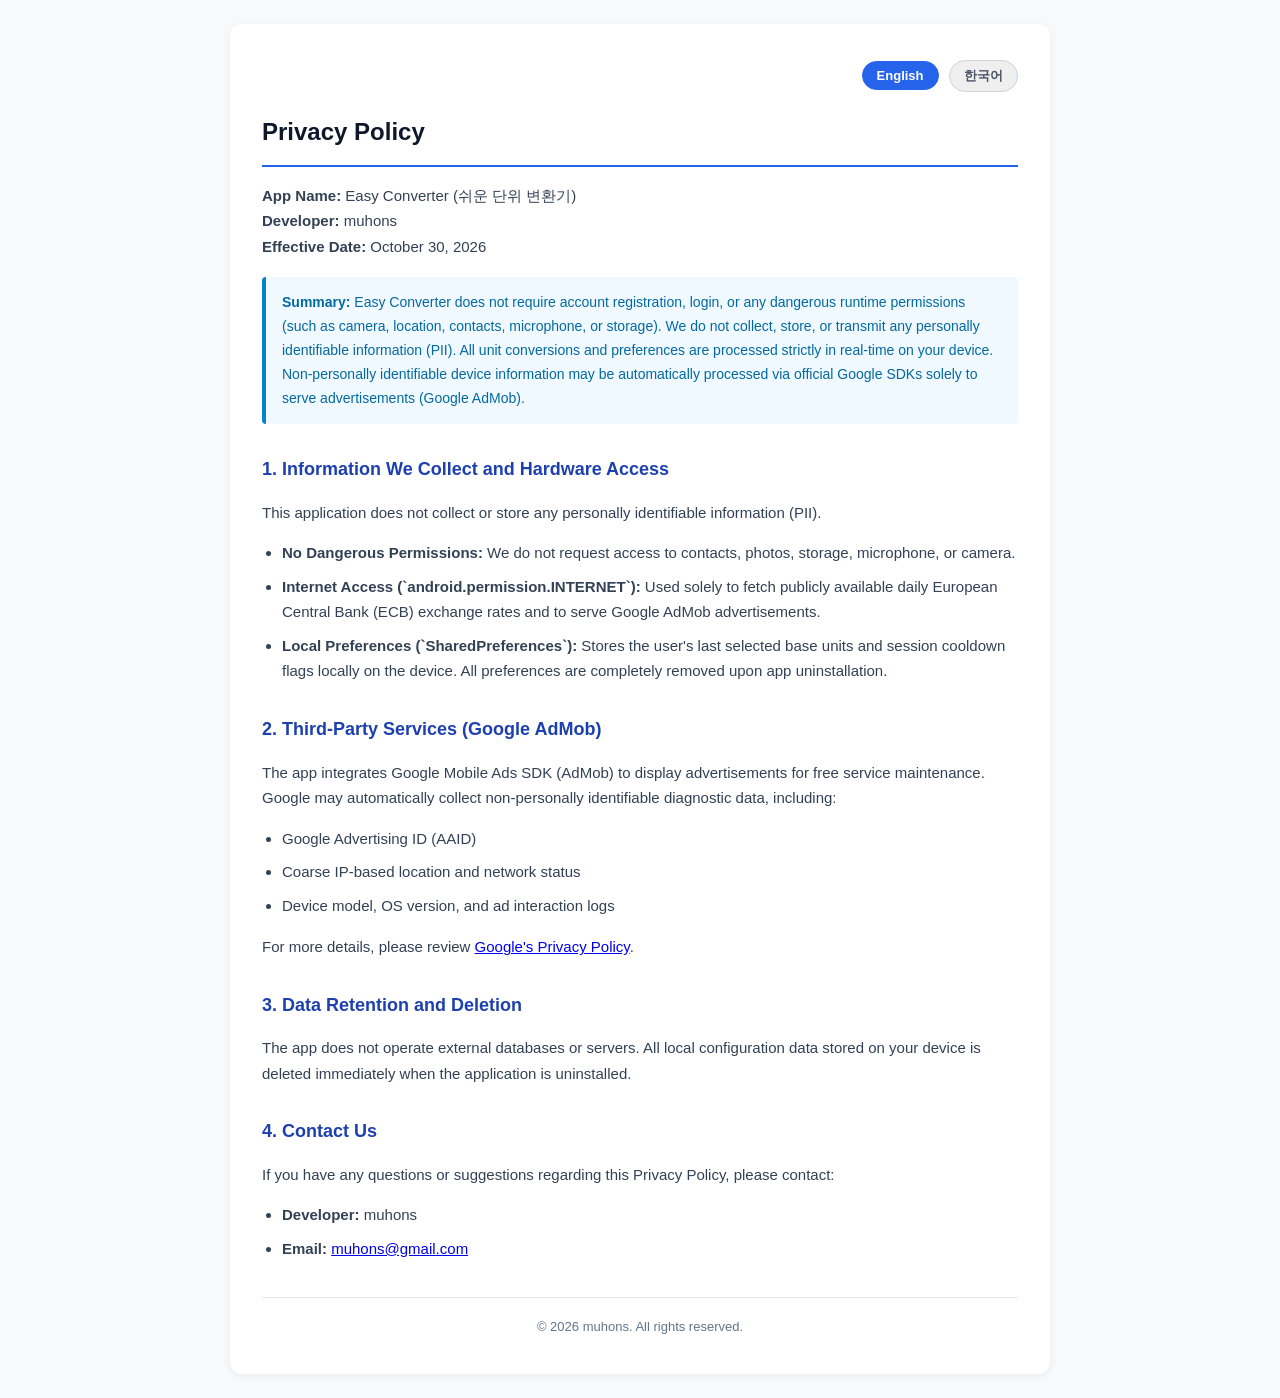
==== privacy_policy_easyconverter.html @ fa62ed34 "Add files via upload" ====
<!DOCTYPE html>
<html lang="en">
<head>
    <meta charset="UTF-8">
    <meta name="viewport" content="width=device-width, initial-scale=1.0">
    <title>Privacy Policy - Easy Converter (쉬운 단위 변환기)</title>
    <style>
        body {
            font-family: -apple-system, BlinkMacSystemFont, "Segoe UI", Roboto, "Helvetica Neue", Arial, sans-serif;
            line-height: 1.7;
            color: #333333;
            max-width: 820px;
            margin: 0 auto;
            padding: 24px 16px;
            background-color: #f8f9fa;
        }
        .container {
            background-color: #ffffff;
            padding: 36px 32px;
            border-radius: 12px;
            box-shadow: 0 2px 8px rgba(0, 0, 0, 0.06);
        }
        .lang-switch {
            text-align: right;
            margin-bottom: 20px;
        }
        .lang-btn {
            display: inline-block;
            padding: 6px 14px;
            font-size: 13px;
            border-radius: 20px;
            text-decoration: none;
            margin-left: 6px;
            border: 1px solid #cbd5e0;
            color: #4a5568;
            font-weight: 600;
            cursor: pointer;
        }
        .lang-btn.active {
            background-color: #2563eb;
            color: #ffffff;
            border-color: #2563eb;
        }
        h1 {
            font-size: 24px;
            color: #0f172a;
            border-bottom: 2px solid #2563eb;
            padding-bottom: 12px;
            margin-top: 0;
        }
        h2 {
            font-size: 18px;
            color: #1e40af;
            margin-top: 30px;
            margin-bottom: 10px;
        }
        p, li {
            font-size: 15px;
            color: #334155;
        }
        ul {
            padding-left: 20px;
            margin-top: 6px;
        }
        li {
            margin-bottom: 8px;
        }
        .highlight-box {
            background-color: #f0f9ff;
            border-left: 4px solid #0284c7;
            padding: 14px 16px;
            border-radius: 4px;
            margin: 18px 0;
            font-size: 14px;
            color: #0369a1;
        }
        .footer {
            margin-top: 36px;
            padding-top: 18px;
            border-top: 1px solid #e2e8f0;
            font-size: 13px;
            color: #64748b;
            text-align: center;
        }
        .hidden {
            display: none;
        }
    </style>
</head>
<body>
<div class="container">
    <div class="lang-switch">
        <button id="btn-en" class="lang-btn active" onclick="switchLang('en')">English</button>
        <button id="btn-ko" class="lang-btn" onclick="switchLang('ko')">한국어</button>
    </div>

    <!-- 🇺🇸 English Version (Default) -->
    <div id="content-en">
        <h1>Privacy Policy</h1>
        <p><strong>App Name:</strong> Easy Converter (쉬운 단위 변환기)<br>
           <strong>Developer:</strong> muhons<br>
           <strong>Effective Date:</strong> October 30, 2026</p>

        <div class="highlight-box">
            <strong>Summary:</strong> Easy Converter does not require account registration, login, or any dangerous runtime permissions (such as camera, location, contacts, microphone, or storage). We do not collect, store, or transmit any personally identifiable information (PII). All unit conversions and preferences are processed strictly in real-time on your device. Non-personally identifiable device information may be automatically processed via official Google SDKs solely to serve advertisements (Google AdMob).
        </div>

        <h2>1. Information We Collect and Hardware Access</h2>
        <p>This application does not collect or store any personally identifiable information (PII).</p>
        <ul>
            <li><strong>No Dangerous Permissions:</strong> We do not request access to contacts, photos, storage, microphone, or camera.</li>
            <li><strong>Internet Access (`android.permission.INTERNET`):</strong> Used solely to fetch publicly available daily European Central Bank (ECB) exchange rates and to serve Google AdMob advertisements.</li>
            <li><strong>Local Preferences (`SharedPreferences`):</strong> Stores the user's last selected base units and session cooldown flags locally on the device. All preferences are completely removed upon app uninstallation.</li>
        </ul>

        <h2>2. Third-Party Services (Google AdMob)</h2>
        <p>The app integrates Google Mobile Ads SDK (AdMob) to display advertisements for free service maintenance. Google may automatically collect non-personally identifiable diagnostic data, including:</p>
        <ul>
            <li>Google Advertising ID (AAID)</li>
            <li>Coarse IP-based location and network status</li>
            <li>Device model, OS version, and ad interaction logs</li>
        </ul>
        <p>For more details, please review <a href="https://policies.google.com/privacy" target="_blank" rel="noopener">Google's Privacy Policy</a>.</p>

        <h2>3. Data Retention and Deletion</h2>
        <p>The app does not operate external databases or servers. All local configuration data stored on your device is deleted immediately when the application is uninstalled.</p>

        <h2>4. Contact Us</h2>
        <p>If you have any questions or suggestions regarding this Privacy Policy, please contact:</p>
        <ul>
            <li><strong>Developer:</strong> muhons</li>
            <li><strong>Email:</strong> <a href="mailto:muhons@gmail.com">muhons@gmail.com</a></li>
        </ul>
    </div>

    <!-- 🇰🇷 한국어 버전 (전환 시 표시) -->
    <div id="content-ko" class="hidden">
        <h1>개인정보처리방침 (Privacy Policy)</h1>
        <p><strong>앱 이름:</strong> 쉬운 단위 변환기 (Easy Converter)<br>
           <strong>개발자:</strong> muhons<br>
           <strong>시행일자:</strong> 2026년 10월 30일</p>

        <div class="highlight-box">
            <strong>요약:</strong> 쉬운 단위 변환기(Easy Converter)는 회원가입이나 로그인을 일절 요구하지 않으며, 카메라·위치·연락처·저장소 등 어떠한 민감한 권한도 요구하지 않는 100% 안전한 순수 계산/변환 도구입니다. 모든 단위 계산과 설정은 스마트폰 기기 내부에서 실시간으로만 처리되며 외부로 전송되지 않습니다.
        </div>

        <h2>1. 개인정보의 처리 목적 및 수집 항목</h2>
        <p>본 앱은 이용자의 개인식별정보(PII)를 직접 수집하거나 저장하지 않습니다.</p>
        <ul>
            <li><strong>민감한 권한 요구 없음:</strong> 카메라, 연락처, 사진, 저장소, 마이크, 정밀 위치 등 개인정보에 접근할 수 있는 권한을 전혀 사용하지 않습니다.</li>
            <li><strong>인터넷 권한 (INTERNET):</strong> 유럽중앙은행(ECB) 공식 고시 환율 정보를 일일 1회 업데이트하고, 무료 서비스 유지를 위한 Google AdMob 광고 송출에만 사용됩니다.</li>
            <li><strong>로컬 설정 저장 (SharedPreferences):</strong> 사용자가 마지막으로 선택한 카테고리별 기준 단위 및 광고 쿨다운 시간만 스마트폰 내부에 저장하며, 앱 삭제 시 즉시 영구 파기됩니다.</li>
        </ul>

        <h2>2. 제3자 서비스 제공 및 SDK (Google AdMob)</h2>
        <p>본 앱은 무료 서비스를 제공하기 위해 구글 모바일 광고 SDK(Google AdMob)를 탑재하고 있습니다. 구글은 관련 법령 및 정책에 따라 다음과 같은 비식별 데이터를 자동으로 처리할 수 있습니다:</p>
        <ul>
            <li>구글 광고 식별자 (Google Advertising ID)</li>
            <li>대략적인 IP 기반 위치 및 네트워크 연결 상태</li>
            <li>기기 모델명, OS 버전, 광고 노출 및 클릭 진단 로그</li>
        </ul>
        <p>자세한 내용은 <a href="https://policies.google.com/privacy" target="_blank" rel="noopener">Google 개인정보처리방침</a>을 참조하시기 바랍니다.</p>

        <h2>3. 개인정보의 파기</h2>
        <p>본 앱은 자체 서버를 운영하지 않으며 이용자의 개인정보를 저장하지 않습니다. 기기 내 로컬에 저장된 단위 설정값은 앱 삭제(제거) 시 안드로이드 OS에 의해 즉시 모두 삭제됩니다.</p>

        <h2>4. 개인정보 보호책임자 및 문의처</h2>
        <p>본 앱의 개인정보 처리와 관련하여 질문이나 의견이 있으신 경우 아래로 연락 주시기 바랍니다.</p>
        <ul>
            <li><strong>개발자:</strong> muhons</li>
            <li><strong>이메일:</strong> <a href="mailto:muhons@gmail.com">muhons@gmail.com</a></li>
        </ul>
    </div>

    <div class="footer">
        &copy; 2026 muhons. All rights reserved.
    </div>
</div>

<script>
    function switchLang(lang) {
        var koContent = document.getElementById('content-ko');
        var enContent = document.getElementById('content-en');
        var btnKo = document.getElementById('btn-ko');
        var btnEn = document.getElementById('btn-en');

        if (lang === 'en') {
            enContent.classList.remove('hidden');
            koContent.classList.add('hidden');
            btnEn.classList.add('active');
            btnKo.classList.remove('active');
        } else {
            koContent.classList.remove('hidden');
            enContent.classList.add('hidden');
            btnKo.classList.add('active');
            btnEn.classList.remove('active');
        }
    }
</script>
</body>
</html>
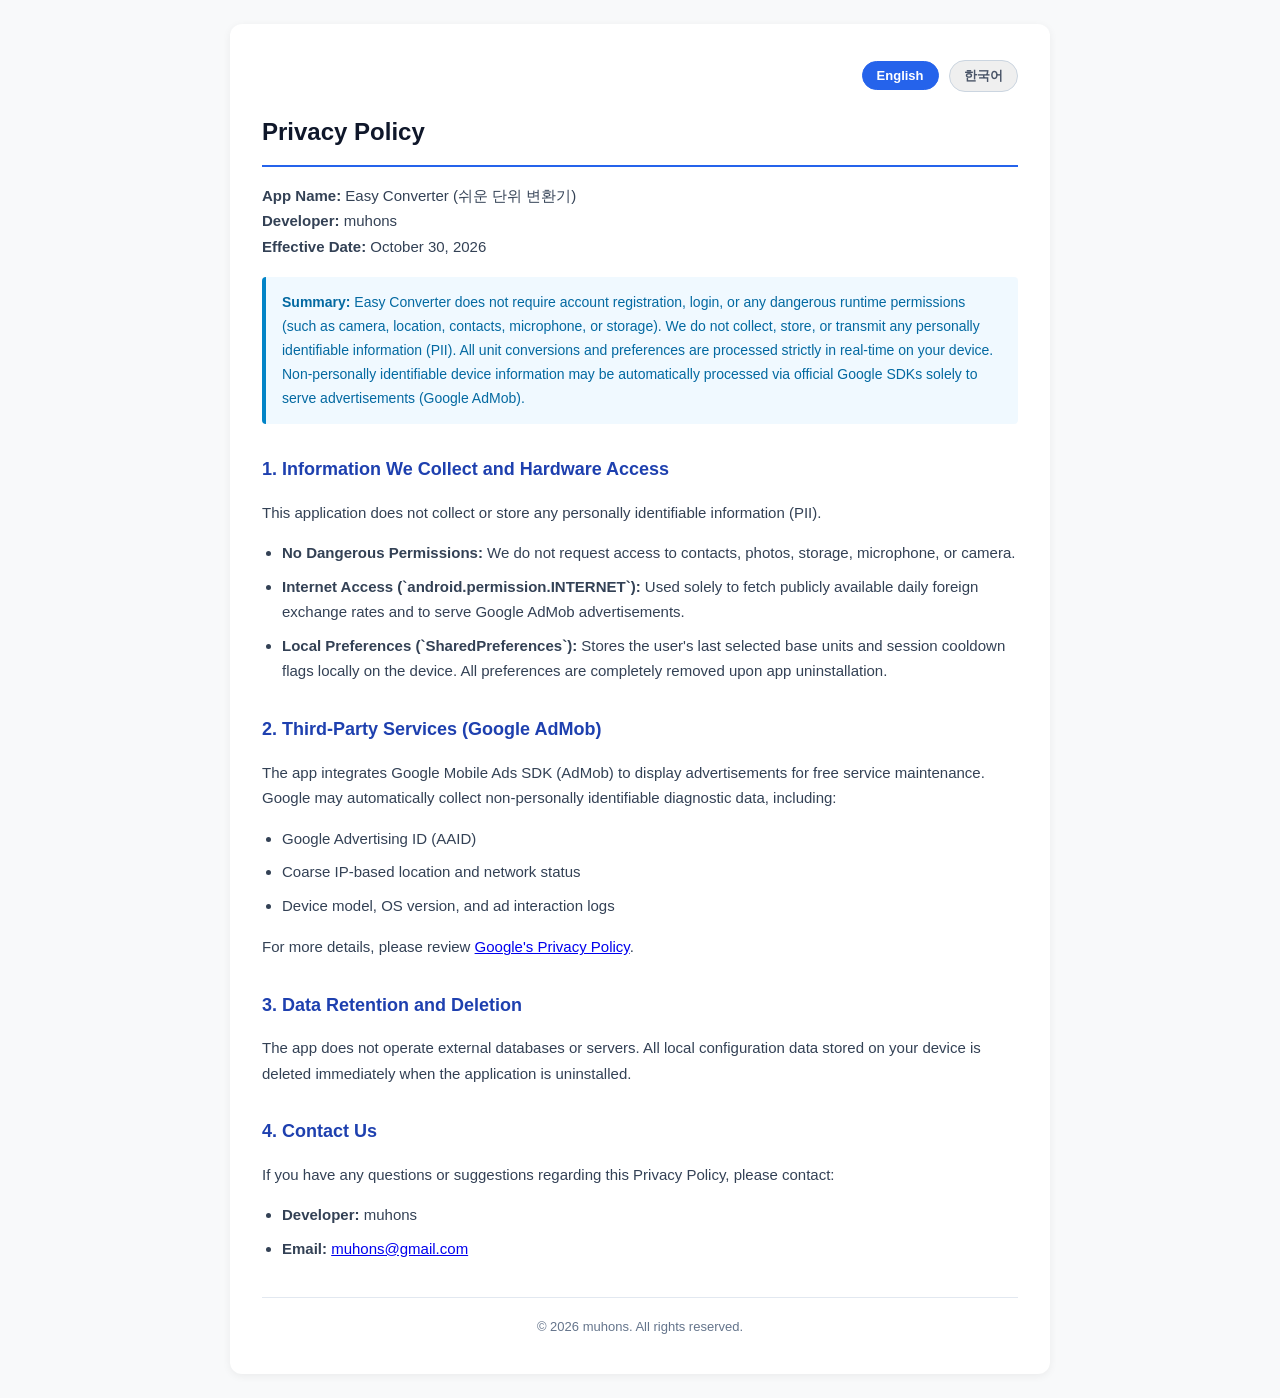
==== commit 13d28a4f: "Add files via upload" ====
--- a/privacy_policy_easyconverter.html
+++ b/privacy_policy_easyconverter.html
@@ -1,201 +1,201 @@
-<!DOCTYPE html>
-<html lang="en">
-<head>
-    <meta charset="UTF-8">
-    <meta name="viewport" content="width=device-width, initial-scale=1.0">
-    <title>Privacy Policy - Easy Converter (쉬운 단위 변환기)</title>
-    <style>
-        body {
-            font-family: -apple-system, BlinkMacSystemFont, "Segoe UI", Roboto, "Helvetica Neue", Arial, sans-serif;
-            line-height: 1.7;
-            color: #333333;
-            max-width: 820px;
-            margin: 0 auto;
-            padding: 24px 16px;
-            background-color: #f8f9fa;
-        }
-        .container {
-            background-color: #ffffff;
-            padding: 36px 32px;
-            border-radius: 12px;
-            box-shadow: 0 2px 8px rgba(0, 0, 0, 0.06);
-        }
-        .lang-switch {
-            text-align: right;
-            margin-bottom: 20px;
-        }
-        .lang-btn {
-            display: inline-block;
-            padding: 6px 14px;
-            font-size: 13px;
-            border-radius: 20px;
-            text-decoration: none;
-            margin-left: 6px;
-            border: 1px solid #cbd5e0;
-            color: #4a5568;
-            font-weight: 600;
-            cursor: pointer;
-        }
-        .lang-btn.active {
-            background-color: #2563eb;
-            color: #ffffff;
-            border-color: #2563eb;
-        }
-        h1 {
-            font-size: 24px;
-            color: #0f172a;
-            border-bottom: 2px solid #2563eb;
-            padding-bottom: 12px;
-            margin-top: 0;
-        }
-        h2 {
-            font-size: 18px;
-            color: #1e40af;
-            margin-top: 30px;
-            margin-bottom: 10px;
-        }
-        p, li {
-            font-size: 15px;
-            color: #334155;
-        }
-        ul {
-            padding-left: 20px;
-            margin-top: 6px;
-        }
-        li {
-            margin-bottom: 8px;
-        }
-        .highlight-box {
-            background-color: #f0f9ff;
-            border-left: 4px solid #0284c7;
-            padding: 14px 16px;
-            border-radius: 4px;
-            margin: 18px 0;
-            font-size: 14px;
-            color: #0369a1;
-        }
-        .footer {
-            margin-top: 36px;
-            padding-top: 18px;
-            border-top: 1px solid #e2e8f0;
-            font-size: 13px;
-            color: #64748b;
-            text-align: center;
-        }
-        .hidden {
-            display: none;
-        }
-    </style>
-</head>
-<body>
-<div class="container">
-    <div class="lang-switch">
-        <button id="btn-en" class="lang-btn active" onclick="switchLang('en')">English</button>
-        <button id="btn-ko" class="lang-btn" onclick="switchLang('ko')">한국어</button>
-    </div>
-
-    <!-- 🇺🇸 English Version (Default) -->
-    <div id="content-en">
-        <h1>Privacy Policy</h1>
-        <p><strong>App Name:</strong> Easy Converter (쉬운 단위 변환기)<br>
-           <strong>Developer:</strong> muhons<br>
-           <strong>Effective Date:</strong> October 30, 2026</p>
-
-        <div class="highlight-box">
-            <strong>Summary:</strong> Easy Converter does not require account registration, login, or any dangerous runtime permissions (such as camera, location, contacts, microphone, or storage). We do not collect, store, or transmit any personally identifiable information (PII). All unit conversions and preferences are processed strictly in real-time on your device. Non-personally identifiable device information may be automatically processed via official Google SDKs solely to serve advertisements (Google AdMob).
-        </div>
-
-        <h2>1. Information We Collect and Hardware Access</h2>
-        <p>This application does not collect or store any personally identifiable information (PII).</p>
-        <ul>
-            <li><strong>No Dangerous Permissions:</strong> We do not request access to contacts, photos, storage, microphone, or camera.</li>
-            <li><strong>Internet Access (`android.permission.INTERNET`):</strong> Used solely to fetch publicly available daily European Central Bank (ECB) exchange rates and to serve Google AdMob advertisements.</li>
-            <li><strong>Local Preferences (`SharedPreferences`):</strong> Stores the user's last selected base units and session cooldown flags locally on the device. All preferences are completely removed upon app uninstallation.</li>
-        </ul>
-
-        <h2>2. Third-Party Services (Google AdMob)</h2>
-        <p>The app integrates Google Mobile Ads SDK (AdMob) to display advertisements for free service maintenance. Google may automatically collect non-personally identifiable diagnostic data, including:</p>
-        <ul>
-            <li>Google Advertising ID (AAID)</li>
-            <li>Coarse IP-based location and network status</li>
-            <li>Device model, OS version, and ad interaction logs</li>
-        </ul>
-        <p>For more details, please review <a href="https://policies.google.com/privacy" target="_blank" rel="noopener">Google's Privacy Policy</a>.</p>
-
-        <h2>3. Data Retention and Deletion</h2>
-        <p>The app does not operate external databases or servers. All local configuration data stored on your device is deleted immediately when the application is uninstalled.</p>
-
-        <h2>4. Contact Us</h2>
-        <p>If you have any questions or suggestions regarding this Privacy Policy, please contact:</p>
-        <ul>
-            <li><strong>Developer:</strong> muhons</li>
-            <li><strong>Email:</strong> <a href="mailto:muhons@gmail.com">muhons@gmail.com</a></li>
-        </ul>
-    </div>
-
-    <!-- 🇰🇷 한국어 버전 (전환 시 표시) -->
-    <div id="content-ko" class="hidden">
-        <h1>개인정보처리방침 (Privacy Policy)</h1>
-        <p><strong>앱 이름:</strong> 쉬운 단위 변환기 (Easy Converter)<br>
-           <strong>개발자:</strong> muhons<br>
-           <strong>시행일자:</strong> 2026년 10월 30일</p>
-
-        <div class="highlight-box">
-            <strong>요약:</strong> 쉬운 단위 변환기(Easy Converter)는 회원가입이나 로그인을 일절 요구하지 않으며, 카메라·위치·연락처·저장소 등 어떠한 민감한 권한도 요구하지 않는 100% 안전한 순수 계산/변환 도구입니다. 모든 단위 계산과 설정은 스마트폰 기기 내부에서 실시간으로만 처리되며 외부로 전송되지 않습니다.
-        </div>
-
-        <h2>1. 개인정보의 처리 목적 및 수집 항목</h2>
-        <p>본 앱은 이용자의 개인식별정보(PII)를 직접 수집하거나 저장하지 않습니다.</p>
-        <ul>
-            <li><strong>민감한 권한 요구 없음:</strong> 카메라, 연락처, 사진, 저장소, 마이크, 정밀 위치 등 개인정보에 접근할 수 있는 권한을 전혀 사용하지 않습니다.</li>
-            <li><strong>인터넷 권한 (INTERNET):</strong> 유럽중앙은행(ECB) 공식 고시 환율 정보를 일일 1회 업데이트하고, 무료 서비스 유지를 위한 Google AdMob 광고 송출에만 사용됩니다.</li>
-            <li><strong>로컬 설정 저장 (SharedPreferences):</strong> 사용자가 마지막으로 선택한 카테고리별 기준 단위 및 광고 쿨다운 시간만 스마트폰 내부에 저장하며, 앱 삭제 시 즉시 영구 파기됩니다.</li>
-        </ul>
-
-        <h2>2. 제3자 서비스 제공 및 SDK (Google AdMob)</h2>
-        <p>본 앱은 무료 서비스를 제공하기 위해 구글 모바일 광고 SDK(Google AdMob)를 탑재하고 있습니다. 구글은 관련 법령 및 정책에 따라 다음과 같은 비식별 데이터를 자동으로 처리할 수 있습니다:</p>
-        <ul>
-            <li>구글 광고 식별자 (Google Advertising ID)</li>
-            <li>대략적인 IP 기반 위치 및 네트워크 연결 상태</li>
-            <li>기기 모델명, OS 버전, 광고 노출 및 클릭 진단 로그</li>
-        </ul>
-        <p>자세한 내용은 <a href="https://policies.google.com/privacy" target="_blank" rel="noopener">Google 개인정보처리방침</a>을 참조하시기 바랍니다.</p>
-
-        <h2>3. 개인정보의 파기</h2>
-        <p>본 앱은 자체 서버를 운영하지 않으며 이용자의 개인정보를 저장하지 않습니다. 기기 내 로컬에 저장된 단위 설정값은 앱 삭제(제거) 시 안드로이드 OS에 의해 즉시 모두 삭제됩니다.</p>
-
-        <h2>4. 개인정보 보호책임자 및 문의처</h2>
-        <p>본 앱의 개인정보 처리와 관련하여 질문이나 의견이 있으신 경우 아래로 연락 주시기 바랍니다.</p>
-        <ul>
-            <li><strong>개발자:</strong> muhons</li>
-            <li><strong>이메일:</strong> <a href="mailto:muhons@gmail.com">muhons@gmail.com</a></li>
-        </ul>
-    </div>
-
-    <div class="footer">
-        &copy; 2026 muhons. All rights reserved.
-    </div>
-</div>
-
-<script>
-    function switchLang(lang) {
-        var koContent = document.getElementById('content-ko');
-        var enContent = document.getElementById('content-en');
-        var btnKo = document.getElementById('btn-ko');
-        var btnEn = document.getElementById('btn-en');
-
-        if (lang === 'en') {
-            enContent.classList.remove('hidden');
-            koContent.classList.add('hidden');
-            btnEn.classList.add('active');
-            btnKo.classList.remove('active');
-        } else {
-            koContent.classList.remove('hidden');
-            enContent.classList.add('hidden');
-            btnKo.classList.add('active');
-            btnEn.classList.remove('active');
-        }
-    }
-</script>
-</body>
-</html>
+<!DOCTYPE html>
+<html lang="en">
+<head>
+    <meta charset="UTF-8">
+    <meta name="viewport" content="width=device-width, initial-scale=1.0">
+    <title>Privacy Policy - Easy Converter (쉬운 단위 변환기)</title>
+    <style>
+        body {
+            font-family: -apple-system, BlinkMacSystemFont, "Segoe UI", Roboto, "Helvetica Neue", Arial, sans-serif;
+            line-height: 1.7;
+            color: #333333;
+            max-width: 820px;
+            margin: 0 auto;
+            padding: 24px 16px;
+            background-color: #f8f9fa;
+        }
+        .container {
+            background-color: #ffffff;
+            padding: 36px 32px;
+            border-radius: 12px;
+            box-shadow: 0 2px 8px rgba(0, 0, 0, 0.06);
+        }
+        .lang-switch {
+            text-align: right;
+            margin-bottom: 20px;
+        }
+        .lang-btn {
+            display: inline-block;
+            padding: 6px 14px;
+            font-size: 13px;
+            border-radius: 20px;
+            text-decoration: none;
+            margin-left: 6px;
+            border: 1px solid #cbd5e0;
+            color: #4a5568;
+            font-weight: 600;
+            cursor: pointer;
+        }
+        .lang-btn.active {
+            background-color: #2563eb;
+            color: #ffffff;
+            border-color: #2563eb;
+        }
+        h1 {
+            font-size: 24px;
+            color: #0f172a;
+            border-bottom: 2px solid #2563eb;
+            padding-bottom: 12px;
+            margin-top: 0;
+        }
+        h2 {
+            font-size: 18px;
+            color: #1e40af;
+            margin-top: 30px;
+            margin-bottom: 10px;
+        }
+        p, li {
+            font-size: 15px;
+            color: #334155;
+        }
+        ul {
+            padding-left: 20px;
+            margin-top: 6px;
+        }
+        li {
+            margin-bottom: 8px;
+        }
+        .highlight-box {
+            background-color: #f0f9ff;
+            border-left: 4px solid #0284c7;
+            padding: 14px 16px;
+            border-radius: 4px;
+            margin: 18px 0;
+            font-size: 14px;
+            color: #0369a1;
+        }
+        .footer {
+            margin-top: 36px;
+            padding-top: 18px;
+            border-top: 1px solid #e2e8f0;
+            font-size: 13px;
+            color: #64748b;
+            text-align: center;
+        }
+        .hidden {
+            display: none;
+        }
+    </style>
+</head>
+<body>
+<div class="container">
+    <div class="lang-switch">
+        <button id="btn-en" class="lang-btn active" onclick="switchLang('en')">English</button>
+        <button id="btn-ko" class="lang-btn" onclick="switchLang('ko')">한국어</button>
+    </div>
+
+    <!-- 🇺🇸 English Version (Default) -->
+    <div id="content-en">
+        <h1>Privacy Policy</h1>
+        <p><strong>App Name:</strong> Easy Converter (쉬운 단위 변환기)<br>
+           <strong>Developer:</strong> muhons<br>
+           <strong>Effective Date:</strong> October 30, 2026</p>
+
+        <div class="highlight-box">
+            <strong>Summary:</strong> Easy Converter does not require account registration, login, or any dangerous runtime permissions (such as camera, location, contacts, microphone, or storage). We do not collect, store, or transmit any personally identifiable information (PII). All unit conversions and preferences are processed strictly in real-time on your device. Non-personally identifiable device information may be automatically processed via official Google SDKs solely to serve advertisements (Google AdMob).
+        </div>
+
+        <h2>1. Information We Collect and Hardware Access</h2>
+        <p>This application does not collect or store any personally identifiable information (PII).</p>
+        <ul>
+            <li><strong>No Dangerous Permissions:</strong> We do not request access to contacts, photos, storage, microphone, or camera.</li>
+            <li><strong>Internet Access (`android.permission.INTERNET`):</strong> Used solely to fetch publicly available daily foreign exchange rates and to serve Google AdMob advertisements.</li>
+            <li><strong>Local Preferences (`SharedPreferences`):</strong> Stores the user's last selected base units and session cooldown flags locally on the device. All preferences are completely removed upon app uninstallation.</li>
+        </ul>
+
+        <h2>2. Third-Party Services (Google AdMob)</h2>
+        <p>The app integrates Google Mobile Ads SDK (AdMob) to display advertisements for free service maintenance. Google may automatically collect non-personally identifiable diagnostic data, including:</p>
+        <ul>
+            <li>Google Advertising ID (AAID)</li>
+            <li>Coarse IP-based location and network status</li>
+            <li>Device model, OS version, and ad interaction logs</li>
+        </ul>
+        <p>For more details, please review <a href="https://policies.google.com/privacy" target="_blank" rel="noopener">Google's Privacy Policy</a>.</p>
+
+        <h2>3. Data Retention and Deletion</h2>
+        <p>The app does not operate external databases or servers. All local configuration data stored on your device is deleted immediately when the application is uninstalled.</p>
+
+        <h2>4. Contact Us</h2>
+        <p>If you have any questions or suggestions regarding this Privacy Policy, please contact:</p>
+        <ul>
+            <li><strong>Developer:</strong> muhons</li>
+            <li><strong>Email:</strong> <a href="mailto:muhons@gmail.com">muhons@gmail.com</a></li>
+        </ul>
+    </div>
+
+    <!-- 🇰🇷 한국어 버전 (전환 시 표시) -->
+    <div id="content-ko" class="hidden">
+        <h1>개인정보처리방침 (Privacy Policy)</h1>
+        <p><strong>앱 이름:</strong> 쉬운 단위 변환기 (Easy Converter)<br>
+           <strong>개발자:</strong> muhons<br>
+           <strong>시행일자:</strong> 2026년 10월 30일</p>
+
+        <div class="highlight-box">
+            <strong>요약:</strong> 쉬운 단위 변환기(Easy Converter)는 회원가입이나 로그인을 일절 요구하지 않으며, 카메라·위치·연락처·저장소 등 어떠한 민감한 권한도 요구하지 않는 100% 안전한 순수 계산/변환 도구입니다. 모든 단위 계산과 설정은 스마트폰 기기 내부에서 실시간으로만 처리되며 외부로 전송되지 않습니다.
+        </div>
+
+        <h2>1. 개인정보의 처리 목적 및 수집 항목</h2>
+        <p>본 앱은 이용자의 개인식별정보(PII)를 직접 수집하거나 저장하지 않습니다.</p>
+        <ul>
+            <li><strong>민감한 권한 요구 없음:</strong> 카메라, 연락처, 사진, 저장소, 마이크, 정밀 위치 등 개인정보에 접근할 수 있는 권한을 전혀 사용하지 않습니다.</li>
+            <li><strong>인터넷 권한 (INTERNET):</strong> 공개 고시 환율 정보를 일일 1회 업데이트하고, 무료 서비스 유지를 위한 Google AdMob 광고 송출에만 사용됩니다.</li>
+            <li><strong>로컬 설정 저장 (SharedPreferences):</strong> 사용자가 마지막으로 선택한 카테고리별 기준 단위 및 광고 쿨다운 시간만 스마트폰 내부에 저장하며, 앱 삭제 시 즉시 영구 파기됩니다.</li>
+        </ul>
+
+        <h2>2. 제3자 서비스 제공 및 SDK (Google AdMob)</h2>
+        <p>본 앱은 무료 서비스를 제공하기 위해 구글 모바일 광고 SDK(Google AdMob)를 탑재하고 있습니다. 구글은 관련 법령 및 정책에 따라 다음과 같은 비식별 데이터를 자동으로 처리할 수 있습니다:</p>
+        <ul>
+            <li>구글 광고 식별자 (Google Advertising ID)</li>
+            <li>대략적인 IP 기반 위치 및 네트워크 연결 상태</li>
+            <li>기기 모델명, OS 버전, 광고 노출 및 클릭 진단 로그</li>
+        </ul>
+        <p>자세한 내용은 <a href="https://policies.google.com/privacy" target="_blank" rel="noopener">Google 개인정보처리방침</a>을 참조하시기 바랍니다.</p>
+
+        <h2>3. 개인정보의 파기</h2>
+        <p>본 앱은 자체 서버를 운영하지 않으며 이용자의 개인정보를 저장하지 않습니다. 기기 내 로컬에 저장된 단위 설정값은 앱 삭제(제거) 시 안드로이드 OS에 의해 즉시 모두 삭제됩니다.</p>
+
+        <h2>4. 개인정보 보호책임자 및 문의처</h2>
+        <p>본 앱의 개인정보 처리와 관련하여 질문이나 의견이 있으신 경우 아래로 연락 주시기 바랍니다.</p>
+        <ul>
+            <li><strong>개발자:</strong> muhons</li>
+            <li><strong>이메일:</strong> <a href="mailto:muhons@gmail.com">muhons@gmail.com</a></li>
+        </ul>
+    </div>
+
+    <div class="footer">
+        &copy; 2026 muhons. All rights reserved.
+    </div>
+</div>
+
+<script>
+    function switchLang(lang) {
+        var koContent = document.getElementById('content-ko');
+        var enContent = document.getElementById('content-en');
+        var btnKo = document.getElementById('btn-ko');
+        var btnEn = document.getElementById('btn-en');
+
+        if (lang === 'en') {
+            enContent.classList.remove('hidden');
+            koContent.classList.add('hidden');
+            btnEn.classList.add('active');
+            btnKo.classList.remove('active');
+        } else {
+            koContent.classList.remove('hidden');
+            enContent.classList.add('hidden');
+            btnKo.classList.add('active');
+            btnEn.classList.remove('active');
+        }
+    }
+</script>
+</body>
+</html>
